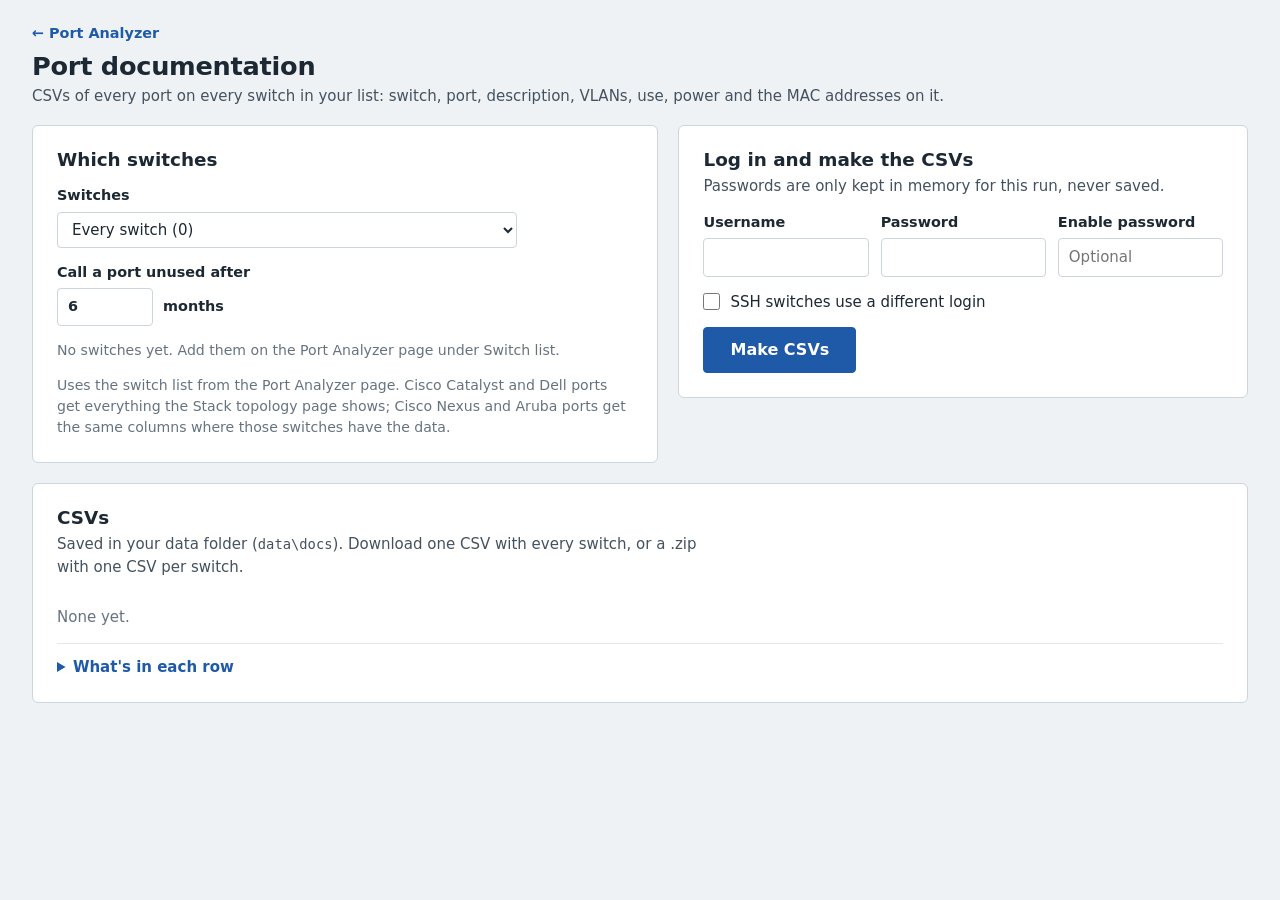
==== templates/docs.html @ a2192533 "Port documentation: CSVs of every port on every switch, with MAC addresses A new page, linked next t" ====
<!doctype html>
<html lang="en">
<head>
  <meta charset="utf-8">
  <meta name="viewport" content="width=device-width, initial-scale=1">
  <title>Port documentation - Port Analyzer</title>
  <link rel="icon" href="data:image/svg+xml,%3Csvg xmlns='http://www.w3.org/2000/svg' viewBox='0 0 32 32'%3E%3Crect x='2' y='6' width='28' height='22' rx='3' fill='%231C2833'/%3E%3Crect x='6' y='12' width='5' height='4' fill='%232E9E4F'/%3E%3Crect x='13' y='12' width='5' height='4' fill='%234A5662'/%3E%3Crect x='20' y='12' width='5' height='4' fill='%234A5662'/%3E%3Crect x='6' y='19' width='5' height='4' fill='%234A5662'/%3E%3Crect x='13' y='19' width='5' height='4' fill='%232E9E4F'/%3E%3Crect x='20' y='19' width='5' height='4' fill='%23D9822B'/%3E%3C/svg%3E">
  <link rel="stylesheet" href="/static/app.css">
  <style>
    .runs { list-style: none; margin: 0; padding: 0; display: grid; gap: 10px; }
    .runs > li { border: 1px solid var(--line-soft); border-radius: 6px; padding: 10px 14px; display: grid; gap: 6px; }
    .runs > li.fresh { border-color: var(--found); box-shadow: inset 3px 0 0 var(--found); }
    .run-head { display: flex; flex-wrap: wrap; gap: 4px 14px; align-items: baseline; }
    .run-head strong { font-size: 1rem; }
    .run-links { display: flex; flex-wrap: wrap; gap: 8px; }
    .run-failed { font-size: 0.85rem; color: var(--danger); margin: 0; padding-left: 18px; }
    .cols { display: grid; grid-template-columns: max-content 1fr; gap: 4px 18px; margin: 10px 0 0; font-size: 0.9rem; }
    .cols dt { font-weight: 600; }
    .cols dd { margin: 0; color: var(--ink-2); }
  </style>
</head>
<body>
  <header class="topbar">
    <a class="link" href="/">&larr; Port Analyzer</a>
    <h1>Port documentation</h1>
    <p>CSVs of every port on every switch in your list: switch, port, description, VLANs, use, power and the MAC addresses on it.</p>
  </header>

  <main>
    <div class="setup">
      <section class="panel" aria-labelledby="whatTitle">
        <div class="panel-head"><h2 id="whatTitle">Which switches</h2></div>
        <label class="field"><span>Switches</span><select id="scope"></select></label>
        <label class="field"><span>Call a port unused after</span>
          <span class="months"><input id="months" type="number" min="0.5" max="120" step="0.5" aria-label="Months"> months</span>
        </label>
        <p class="hint" id="scopeHint"></p>
        <p class="hint">Uses the switch list from the Port Analyzer page. Cisco Catalyst and Dell ports get everything the
          Stack topology page shows; Cisco Nexus and Aruba ports get the same columns where those switches have the data.</p>
      </section>

      <section class="panel" aria-labelledby="runTitle">
        <div class="panel-head">
          <h2 id="runTitle">Log in and make the CSVs</h2>
          <p>Passwords are only kept in memory for this run, never saved.</p>
        </div>
        <div class="login-grid">
          <label class="field"><span>Username</span><input id="user" autocomplete="username"></label>
          <label class="field"><span>Password</span><input id="pass" type="password" autocomplete="current-password"></label>
          <label class="field"><span>Enable password</span><input id="secret" type="password" autocomplete="off" placeholder="Optional"></label>
        </div>
        <label class="check"><input type="checkbox" id="sshDifferent"> <span>SSH switches use a different login</span></label>
        <div class="login-grid" id="sshLogin" hidden>
          <label class="field"><span>SSH username</span><input id="sshUser" autocomplete="off"></label>
          <label class="field"><span>SSH password</span><input id="sshPass" type="password" autocomplete="off"></label>
          <label class="field"><span>SSH enable password</span><input id="sshSecret" type="password" autocomplete="off" placeholder="Optional"></label>
        </div>
        <div class="actions">
          <button class="btn primary big" id="runBtn">Make CSVs</button>
          <button class="btn" id="stopBtn" hidden>Stop</button>
        </div>
        <div class="notice" id="notes" hidden></div>
        <div class="progress" id="progressBox" hidden>
          <div class="progress-line"><span>Reading switches</span><span id="progressCount" class="mono"></span></div>
          <div class="bar"><div class="fill" id="progressFill"></div></div>
        </div>
        <ol class="log mono" id="log" aria-live="polite"></ol>
      </section>
    </div>

    <section class="panel" aria-labelledby="runsTitle">
      <div class="panel-head">
        <h2 id="runsTitle">CSVs</h2>
        <p>Saved in your data folder (<span class="mono">data\docs</span>). Download one CSV with every switch, or a .zip with one CSV per switch.</p>
      </div>
      <ul class="runs" id="runs"></ul>
      <p class="empty" id="runsEmpty">None yet.</p>
      <details class="more">
        <summary>What's in each row</summary>
        <dl class="cols">
          <dt>Switch, Address, Building, Location</dt><dd>The switch's name (from its prompt) and what your switch list says about it.</dd>
          <dt>Member/slot, Port, Interface</dt><dd>Stack member (or chassis slot), the port number on it, and the full port name like Gi2/0/14.</dd>
          <dt>Description</dt><dd>The port's description on the switch.</dd>
          <dt>VLAN, VLAN name</dt><dd>The port's VLAN (on a Dell, its PVID), or Trunk.</dd>
          <dt>Tagged VLANs</dt><dd>Other VLANs on the port: the voice VLAN, or the VLANs a trunk carries ("all" if it isn't limited).</dd>
          <dt>Status, Speed, Duplex</dt><dd>Link up, no link, shut down or err-disabled, and what it linked at.</dd>
          <dt>Result, Last active, Why</dt><dd>Active, Inactive or Unsure for the months you picked, the same way as the Stack topology page.</dd>
          <dt>Issues, Power</dt><dd>Power and slow-connection problems, and what the port powers (Cisco Catalyst and Dell).</dd>
          <dt>MAC addresses</dt><dd>Every MAC address the switch has learned on the port, as 0011.2233.4455. A MAC on a different VLAN (usually the phone on the voice VLAN) says which. Trunk ports just say "Trunk port".</dd>
        </dl>
      </details>
    </section>
  </main>

  <script>
  (function () {
    "use strict";
    var $ = function (s) { return document.querySelector(s); };
    var state = { switches: [], logNext: 0, timer: null, fresh: "" };
    function remember(k, v) { try { localStorage.setItem("pa." + k, v); } catch (e) { /* private window */ } }
    function recall(k) { try { return localStorage.getItem("pa." + k); } catch (e) { return null; } }
    function el(tag, props, text) {
      var e = document.createElement(tag);
      Object.keys(props || {}).forEach(function (k) { e.setAttribute(k, props[k]); });
      if (text !== undefined) e.textContent = text;
      return e;
    }
    function natural(a, b) { return String(a || "").localeCompare(String(b || ""), undefined, { numeric: true }); }
    function plural(n, one, many) { return n + " " + (n === 1 ? one : many); }
    function notice(kind, messages) {
      var box = $("#notes");
      box.textContent = "";
      if (!messages || !messages.length) { box.hidden = true; return; }
      box.className = "notice " + kind;
      messages.forEach(function (m) { box.appendChild(el("p", {}, m)); });
      box.hidden = false;
    }
    async function api(path, body) {
      var opts = body === undefined ? {} : { method: "POST", headers: { "Content-Type": "application/json" }, body: JSON.stringify(body) };
      try {
        var res = await fetch(path, opts);
        var data = await res.json();
        return { ok: res.ok && data.ok !== false, data: data };
      } catch (e) {
        return { ok: false, data: { problems: ["Can't reach the app. Is the RunAnalyzer window still open?"] } };
      }
    }

    // ---- which switches (same choices as the Port Analyzer page) ----
    function inScope() {
      var scope = $("#scope").value;
      if (scope.indexOf("b:") === 0) return state.switches.filter(function (s) { return s.building === scope.slice(2); });
      if (scope.indexOf("s:") === 0) return state.switches.filter(function (s) { return s.address === scope.slice(2); });
      return state.switches;
    }
    function renderScope() {
      var sel = $("#scope"), saved = state.switches;
      sel.textContent = "";
      sel.appendChild(el("option", { value: "" }, "Every switch (" + saved.length + ")"));
      var counts = {};
      saved.forEach(function (s) { if (s.building) counts[s.building] = (counts[s.building] || 0) + 1; });
      var buildings = Object.keys(counts).sort(natural);
      if (buildings.length) {
        var g = el("optgroup", { label: "One building" });
        buildings.forEach(function (b) { g.appendChild(el("option", { value: "b:" + b }, b + " (" + counts[b] + ")")); });
        sel.appendChild(g);
      }
      if (saved.length) {
        var g2 = el("optgroup", { label: "One switch" });
        saved.slice().sort(function (a, b) {
          return natural(a.building, b.building) || natural(a.location, b.location) || natural(a.address, b.address);
        }).forEach(function (s) {
          g2.appendChild(el("option", { value: "s:" + s.address },
            (s.building ? s.building + ": " : "") + (s.location ? s.location + " (" + s.address + ")" : s.address)));
        });
        sel.appendChild(g2);
      }
      var last = recall("docsScope") || "";
      sel.value = Array.prototype.some.call(sel.options, function (o) { return o.value === last; }) ? last : "";
      hint();
    }
    function hint() {
      var chosen = inScope(), kinds = {};
      chosen.forEach(function (s) { kinds[s.type] = (kinds[s.type] || 0) + 1; });
      var NAMES = { cisco_ios: "Cisco Catalyst", dell_powerconnect: "Dell", cisco_nxos: "Cisco Nexus", aruba_mas: "Aruba" };
      var parts = Object.keys(kinds).map(function (k) { return kinds[k] + " " + (NAMES[k] || k); });
      $("#scopeHint").textContent = state.switches.length
        ? plural(chosen.length, "switch", "switches") + (parts.length ? ": " + parts.join(", ") : "") + "."
        : "No switches yet. Add them on the Port Analyzer page under Switch list.";
    }

    // ---- earlier runs ----
    async function loadRuns() {
      var runs = (await api("/api/docs/runs")).data.runs || [];
      var list = $("#runs");
      list.textContent = "";
      $("#runsEmpty").hidden = runs.length > 0;
      runs.forEach(function (r) {
        var li = el("li", { "class": r.run === state.fresh ? "fresh" : "" });
        var head = el("div", { "class": "run-head" });
        head.appendChild(el("strong", {}, r.created));
        head.appendChild(el("span", { "class": "hint" }, r.scope + " · " + plural(r.switches, "switch", "switches") +
          ", " + plural(r.ports, "port", "ports") + " · unused after " + r.months + " months"));
        li.appendChild(head);
        var links = el("div", { "class": "run-links" });
        links.appendChild(el("a", { "class": "btn primary", href: "/port-docs/download/" + r.run + "/all" }, "One CSV, every switch"));
        if (r.files && r.files.length) {
          links.appendChild(el("a", { "class": "btn", href: "/port-docs/download/" + r.run + "/zip" },
            "One CSV per switch (.zip, " + r.files.length + ")"));
        }
        li.appendChild(links);
        if (r.failed && r.failed.length) {
          var ul = el("ul", { "class": "run-failed" });
          r.failed.forEach(function (f) {
            ul.appendChild(el("li", {}, "Not included: " + (f.name !== f.address ? f.name + " (" + f.address + ")" : f.address) +
              ". " + f.problem));
          });
          li.appendChild(ul);
        }
        list.appendChild(li);
      });
    }

    // ---- running ----
    function setRunning(running) {
      $("#runBtn").disabled = running;
      $("#runBtn").textContent = running ? "Reading switches…" : "Make CSVs";
      $("#stopBtn").hidden = !running;
      $("#stopBtn").disabled = false;
      $("#progressBox").hidden = !running;
    }
    async function poll() {
      clearTimeout(state.timer);
      var data = (await api("/api/docs/job?since=" + state.logNext)).data;
      if (!data || !data.state) { state.timer = setTimeout(poll, 2000); return; }
      var log = $("#log");
      var atBottom = log.scrollHeight - log.scrollTop - log.clientHeight < 30;
      data.lines.forEach(function (line) {
        var li = el("li", { "class": line.level });
        li.appendChild(el("time", {}, line.t));
        li.appendChild(el("span", {}, line.msg));
        log.appendChild(li);
      });
      if (atBottom) log.scrollTop = log.scrollHeight;
      state.logNext = data.next;
      var p = data.progress;
      $("#progressCount").textContent = p.total ? p.done + " of " + p.total : "";
      $("#progressFill").style.width = p.total ? Math.round(100 * p.done / p.total) + "%" : "0";
      if (data.state === "running") { setRunning(true); state.timer = setTimeout(poll, 1000); return; }
      setRunning(false);
      if (data.state === "done" && data.report_file) {
        state.fresh = data.report_file;
        await loadRuns();
      }
    }
    async function start() {
      remember("user", $("#user").value);
      remember("sshUser", $("#sshUser").value);
      remember("docsScope", $("#scope").value);
      var body = {
        scope: $("#scope").value, months: $("#months").value,
        username: $("#user").value, password: $("#pass").value, secret: $("#secret").value,
        ssh_different: $("#sshDifferent").checked,
        ssh_username: $("#sshUser").value, ssh_password: $("#sshPass").value, ssh_secret: $("#sshSecret").value
      };
      var r = await api("/api/docs/run", body);
      if (!r.ok) { notice("error", r.data.problems || ["Couldn't start."]); return; }
      notice("", []);
      $("#log").textContent = "";
      state.logNext = 0;
      setRunning(true);
      poll();
    }

    async function init() {
      var data = (await api("/api/state")).data;
      state.switches = data.switches || [];
      $("#months").value = (data.settings && data.settings.months) || 6;
      $("#user").value = recall("user") || "";
      $("#sshUser").value = recall("sshUser") || "";
      $("#sshDifferent").checked = recall("sshDifferent") === "1";
      $("#sshLogin").hidden = !$("#sshDifferent").checked;
      renderScope();
      await loadRuns();
      var job = (await api("/api/docs/job?since=0")).data;
      if (job && job.state === "running") { state.logNext = 0; poll(); }     // a run started before a reload
    }

    $("#scope").addEventListener("change", hint);
    $("#sshDifferent").addEventListener("change", function () {
      $("#sshLogin").hidden = !$("#sshDifferent").checked;
      remember("sshDifferent", $("#sshDifferent").checked ? "1" : "0");
    });
    $("#runBtn").addEventListener("click", start);
    $("#stopBtn").addEventListener("click", function () { $("#stopBtn").disabled = true; api("/api/docs/stop", {}); });
    $("#pass").addEventListener("keydown", function (e) { if (e.key === "Enter") start(); });
    init();
  })();
  </script>
</body>
</html>
---- static/app.css ----
/* Port Analyzer (same look as Switch Port Finder)
   Palette: rack-panel ink on pale steel; Cat6 blue for actions;
   port lights: green in use, dark unused, amber can't tell. */
:root {
  --ink: #1C2833;
  --ink-2: #44525F;
  --ink-3: #66737F;
  --bg: #EEF2F5;
  --surface: #FFFFFF;
  --sunken: #F5F7F9;
  --line: #CDD5DD;
  --line-soft: #E2E7EC;
  --action: #1E5AA8;
  --action-hover: #174A8C;
  --action-ink: #FFFFFF;
  --focus: #1E5AA8;
  --danger: #B42318;
  --danger-bg: #FDECEA;
  --warn-bg: #FFF4E0;
  --ok-bg: #E8F5EC;

  --found: #2E9E4F;
  --check: #D9822B;
  --uplink: #E3B505;
  --off: #8A96A3;
  --skip: #B4BEC8;

  --chassis: #2A343E;
  --chassis-edge: #3A4652;
  --jack: #0E1419;

  --sans: "Segoe UI", "Segoe UI Variable Text", system-ui, -apple-system, "Helvetica Neue", Arial, sans-serif;
  --mono: "Cascadia Mono", "Cascadia Code", Consolas, "SFMono-Regular", Menlo, monospace;
  --radius: 6px;
}

@media (prefers-color-scheme: dark) {
  :root {
    --ink: #E3E9EE;
    --ink-2: #B3BEC8;
    --ink-3: #8E9AA5;
    --bg: #141A20;
    --surface: #1C242C;
    --sunken: #182027;
    --line: #34414D;
    --line-soft: #2A3540;
    --action: #4A8FE0;
    --action-hover: #6AA4E8;
    --action-ink: #0C1218;
    --focus: #7DB2F0;
    --danger: #F2877C;
    --danger-bg: #3A1F1C;
    --warn-bg: #3A2E18;
    --ok-bg: #19301F;
    --found: #3FBF63;
    --check: #F0954A;
    --uplink: #F2CB2E;
    --off: #6B7783;
    --skip: #4C5864;
    --chassis: #0F1419;
    --chassis-edge: #26313B;
    --jack: #000000;
  }
}

* { box-sizing: border-box; }
html { -webkit-text-size-adjust: 100%; }
body {
  margin: 0;
  background: var(--bg);
  color: var(--ink);
  font: 15px/1.5 var(--sans);
}
h1, h2, h3 { margin: 0; line-height: 1.25; }
p { margin: 0; }
.mono { font-family: var(--mono); font-size: 0.92em; }
.sr { position: absolute; width: 1px; height: 1px; overflow: hidden; clip: rect(0 0 0 0); }
[hidden] { display: none !important; }
:focus-visible { outline: 2px solid var(--focus); outline-offset: 2px; }

/* ---------- page frame ---------- */
.topbar, main { max-width: 1280px; margin: 0 auto; padding-left: 32px; padding-right: 32px; }
.topbar { padding-top: 22px; padding-bottom: 18px; }
.topbar h1 { font-size: 1.6rem; font-weight: 600; letter-spacing: -0.01em; }
.topbar p { color: var(--ink-2); margin-top: 2px; }
main { padding-bottom: 64px; display: grid; grid-template-columns: minmax(0, 1fr); gap: 20px; }

.setup { display: grid; grid-template-columns: minmax(0, 1.1fr) minmax(0, 1fr); gap: 20px; align-items: start; }

/* ---------- panels ---------- */
.panel {
  background: var(--surface);
  border: 1px solid var(--line);
  border-radius: var(--radius);
  padding: 22px 24px 24px;
  display: grid;
  grid-template-columns: minmax(0, 1fr);
  gap: 14px;
}
.panel h2 { font-size: 1.15rem; font-weight: 600; }
.panel-head p { color: var(--ink-2); margin-top: 4px; max-width: 70ch; }

.field { display: grid; gap: 5px; min-width: 0; }
.field > span { font-weight: 600; font-size: 0.9rem; }
.field em { font-style: normal; font-weight: 400; color: var(--ink-3); }
.field small { color: var(--ink-3); font-size: 0.83rem; }
.field.compact > span { font-size: 0.82rem; color: var(--ink-2); }
input, select, textarea {
  font: inherit;
  color: var(--ink);
  background: var(--surface);
  border: 1px solid var(--line);
  border-radius: 4px;
  padding: 7px 10px;
  width: 100%;
  min-width: 0;
}
textarea { resize: vertical; line-height: 1.45; }
#macsText { font-size: 0.86rem; white-space: pre; min-height: 210px; }
input:focus, select:focus, textarea:focus { outline: 2px solid var(--focus); outline-offset: -1px; border-color: transparent; }
.check { display: flex; gap: 10px; align-items: center; cursor: pointer; width: max-content; max-width: 100%; }
.check input { width: 17px; height: 17px; margin: 0; accent-color: var(--action); flex: none; }

.grid-4 { display: grid; grid-template-columns: repeat(4, minmax(0, 1fr)); gap: 14px; margin: 12px 0; }
.login-grid { display: grid; grid-template-columns: repeat(3, minmax(0, 1fr)); gap: 12px; }

.actions { display: flex; flex-wrap: wrap; gap: 10px; align-items: center; }
.btn {
  font: inherit;
  font-weight: 600;
  font-size: 0.92rem;
  color: var(--ink);
  background: var(--surface);
  border: 1px solid var(--line);
  border-radius: 4px;
  padding: 7px 14px;
  cursor: pointer;
  text-decoration: none;
  display: inline-flex;
  align-items: center;
  gap: 6px;
  white-space: nowrap;
}
.btn:hover { border-color: var(--ink-3); }
.btn.primary { background: var(--action); border-color: var(--action); color: var(--action-ink); }
.btn.primary:hover { background: var(--action-hover); border-color: var(--action-hover); }
.btn.big { padding: 10px 26px; font-size: 1rem; }
.btn:disabled { opacity: 0.55; cursor: not-allowed; }
.btn.small { padding: 3px 10px; font-size: 0.83rem; font-weight: 500; }
.btn.quiet { border-color: transparent; background: transparent; color: var(--ink-2); }
.btn.quiet:hover { color: var(--danger); }
.link { font: inherit; background: none; border: none; padding: 0; color: var(--action); cursor: pointer; font-weight: 600; }
.link:hover { text-decoration: underline; }
.hint { color: var(--ink-3); font-size: 0.88rem; }

.notice {
  border-radius: 4px;
  padding: 10px 14px;
  background: var(--sunken);
  border-left: 3px solid var(--ink-3);
}
.notice.error { background: var(--danger-bg); border-left-color: var(--danger); }
.notice.warn { background: var(--warn-bg); border-left-color: var(--check); }
.notice.ok { background: var(--ok-bg); border-left-color: var(--found); }
.notice ul { margin: 0; padding-left: 18px; }

details.more { border-top: 1px solid var(--line-soft); padding-top: 12px; }
details.more summary { cursor: pointer; color: var(--action); font-weight: 600; width: max-content; }
details.more > p { margin-top: 10px; color: var(--ink-2); }
dl.types { display: grid; grid-template-columns: max-content 1fr; gap: 6px 18px; margin: 10px 0 0; }
dl.types dt { font-weight: 600; }
dl.types dd { margin: 0; color: var(--ink-2); }

.empty { color: var(--ink-3); }

/* ---------- run ---------- */
.run-actions { margin-top: 2px; }
.progress { display: grid; gap: 6px; }
.progress-line { display: flex; justify-content: space-between; font-size: 0.9rem; color: var(--ink-2); }
.bar { height: 6px; background: var(--line-soft); border-radius: 3px; overflow: hidden; }
.fill { height: 100%; width: 0; background: var(--action); transition: width 0.3s ease; }
.log {
  list-style: none;
  margin: 0;
  padding: 10px 14px;
  background: var(--sunken);
  border: 1px solid var(--line-soft);
  border-radius: 4px;
  max-height: 240px;
  overflow-y: auto;
  font-size: 0.8rem;
  line-height: 1.6;
}
.log:empty { display: none; }
.log li { display: grid; grid-template-columns: 66px 1fr; gap: 8px; }
.log time { color: var(--ink-3); }
.log .warn { color: var(--check); }
.log .error { color: var(--danger); }
.log .done { color: var(--found); font-weight: 600; }

/* ---------- switches ---------- */
.switches-head { display: flex; justify-content: space-between; align-items: center; gap: 16px; }
.switches-head .hint { margin-top: 2px; font-size: 0.92rem; color: var(--ink-2); }
#switchEditor { display: grid; grid-template-columns: minmax(0, 1fr); gap: 14px; }
.editor-intro { color: var(--ink-2); max-width: 80ch; }

/* ---------- tables ---------- */
.table-wrap { overflow-x: auto; border: 1px solid var(--line-soft); border-radius: 4px; }
table { border-collapse: collapse; width: 100%; font-size: 0.9rem; }
th, td { text-align: left; padding: 7px 10px; border-bottom: 1px solid var(--line-soft); vertical-align: middle; }
th { font-weight: 600; color: var(--ink-2); background: var(--sunken); white-space: nowrap; }
tbody tr:last-child td { border-bottom: none; }

.switch-wrap { max-height: 520px; overflow-y: auto; }
.switch-wrap thead th { position: sticky; top: 0; z-index: 1; }
.switch-find { width: 220px; margin-left: auto; }
.switch-table td { padding: 5px 6px; }
.switch-table td:first-child { width: 16%; }
.switch-table td:nth-child(2) { width: 26%; }
.switch-table td:nth-child(3) { width: 10%; }
.switch-table td:nth-child(4) { width: 14%; }
.scope-field select { max-width: 360px; }
.switch-table input, .switch-table select { padding: 5px 8px; }
.switch-table .row-actions { white-space: nowrap; text-align: right; }
.switch-table .test-result { font-size: 0.83rem; padding: 0 6px 6px; }
.test-result.ok { color: var(--found); }
.test-result.error { color: var(--danger); }

/* ---------- results ---------- */
.results { margin-top: 12px; display: grid; grid-template-columns: minmax(0, 1fr); gap: 16px; }
#resultsBody { display: grid; grid-template-columns: minmax(0, 1fr); gap: 16px; }
.results-head { display: flex; justify-content: space-between; align-items: flex-end; gap: 16px; }
.results-head h2 { font-size: 1.35rem; font-weight: 600; }
.empty-big {
  border: 1.5px dashed var(--line);
  border-radius: var(--radius);
  padding: 28px;
  color: var(--ink-2);
  text-align: center;
}

.filters {
  display: grid;
  gap: 12px;
  background: var(--surface);
  border: 1px solid var(--line);
  border-radius: var(--radius);
  padding: 14px 16px;
}
.chips { display: flex; flex-wrap: wrap; gap: 6px; }
.chip {
  font: inherit;
  font-size: 0.88rem;
  display: inline-flex;
  align-items: center;
  gap: 7px;
  padding: 4px 12px;
  border-radius: 999px;
  border: 1px solid var(--line);
  background: var(--surface);
  color: var(--ink-2);
  cursor: pointer;
}
.chip b { color: var(--ink); font-weight: 600; font-variant-numeric: tabular-nums; }
.chip[aria-pressed="true"] { border-color: var(--action); color: var(--ink); box-shadow: inset 0 0 0 1px var(--action); background: color-mix(in srgb, var(--action) 8%, var(--surface)); }
.filter-row { display: grid; grid-template-columns: minmax(0, 1fr) minmax(0, 0.7fr) minmax(0, 1.6fr); gap: 12px; }
.filter-status { font-size: 0.88rem; color: var(--ink-2); display: flex; gap: 12px; align-items: baseline; }

.dot { width: 9px; height: 9px; border-radius: 50%; flex: none; }
.dot[data-r="FOUND"] { background: var(--found); }
.dot[data-r="CHECK"] { background: var(--check); }
.dot[data-r="UPLINK ONLY"] { background: var(--uplink); }
.dot[data-r="NOT FOUND"] { background: transparent; border: 1.5px solid var(--off); }
.dot[data-r="SKIPPED"] { background: transparent; border: 1.5px dashed var(--skip); }

.results-table td { white-space: nowrap; }
.results-table th[data-sort] { cursor: pointer; user-select: none; }
.results-table th[data-sort]:hover { color: var(--ink); }
.results-table th[aria-sort="ascending"]::after { content: " \25B4"; }
.results-table th[aria-sort="descending"]::after { content: " \25BE"; }
.results-table td.note { color: var(--ink-2); font-size: 0.85rem; white-space: normal; min-width: 240px; line-height: 1.4; }
.results-table td.switch-cell small { display: block; color: var(--ink-3); font-size: 0.8rem; }
.results-table tr.flash td { background: color-mix(in srgb, var(--action) 14%, transparent); }
.result-cell { display: inline-flex; align-items: center; gap: 7px; white-space: nowrap; font-weight: 600; font-size: 0.85rem; }
.result-cell[data-r="NOT FOUND"], .result-cell[data-r="SKIPPED"] { font-weight: 500; color: var(--ink-2); }

/* ---------- small screens ---------- */
@media (max-width: 1000px) {
  .setup { grid-template-columns: minmax(0, 1fr); }
}
@media (max-width: 760px) {
  .topbar, main { padding-left: 16px; padding-right: 16px; }
  .panel { padding: 18px; }
  .grid-4, .login-grid, .filter-row { grid-template-columns: minmax(0, 1fr); }
  .unit { flex-direction: column; align-items: flex-start; }
  .switches-head { flex-wrap: wrap; }
  .switch-find { width: 100%; margin-left: 0; }
}

@media (prefers-reduced-motion: reduce) {
  .fill { transition: none; }
}

/* ---------- analyzer additions ---------- */
.grid-3 { display: grid; grid-template-columns: repeat(3, minmax(0, 1fr)); gap: 14px; margin: 12px 0; }
.months { display: flex; align-items: center; gap: 10px; font-weight: 400; }
.months input { width: 96px; }
#scope { max-width: 460px; }

.dot[data-r="INACTIVE"] { background: transparent; border: 1.5px solid var(--ink-3); border-radius: 2px; }
.dot[data-r="UNSURE"] { background: var(--check); }
.dot[data-r="ACTIVE"] { background: var(--found); }
.result-cell[data-r="ACTIVE"] { font-weight: 500; color: var(--ink-2); }
.status-disabled { color: var(--danger); }

/* The wall: one small chassis per switch, one light per port */
:root { --led-off: #3A4550; }
.wall { display: grid; grid-template-columns: repeat(auto-fill, minmax(258px, 1fr)); gap: 10px; }
.tile {
  all: unset;
  box-sizing: border-box;
  display: grid;
  gap: 7px;
  align-content: start;
  background: var(--chassis);
  border: 1px solid var(--chassis-edge);
  border-radius: 5px;
  padding: 9px 11px 11px;
  cursor: pointer;
  color: #C9D2DA;
  min-width: 0;
}
.tile:hover { border-color: #5B6B7A; }
.tile[aria-pressed="true"] { outline: 2px solid #7DB2F0; outline-offset: 1px; }
.tile:focus-visible { outline: 2px solid #7DB2F0; outline-offset: 2px; }
.tile-top { display: flex; justify-content: space-between; align-items: baseline; gap: 8px; min-width: 0; }
.tile-name { color: #FFFFFF; font-weight: 600; font-size: 0.86rem; white-space: nowrap; overflow: hidden; text-overflow: ellipsis; }
.tile-count { font-size: 0.78rem; white-space: nowrap; font-variant-numeric: tabular-nums; }
.tile-count b { color: #FFFFFF; font-weight: 600; }
.tile-where { font-size: 0.74rem; white-space: nowrap; overflow: hidden; text-overflow: ellipsis; margin-top: -5px; }
.bands { display: grid; gap: 5px; }
.band { display: grid; grid-template-rows: 7px 7px; grid-auto-flow: column; grid-auto-columns: 7px; gap: 2px; }
.led { width: 7px; height: 7px; border-radius: 1.5px; box-sizing: border-box; background: transparent;
  border: 1.5px solid #9AA6B2; }
.led[data-r="ACTIVE"] { background: var(--found); border-color: var(--found); }
.led[data-r="UNSURE"] { background: var(--check); border-color: var(--check); }
.led.dim { opacity: 0.15; }
.tile-problem { font-size: 0.8rem; color: #F2A99F; line-height: 1.35; }
.tile.failed { background: #3A2724; border-color: #5A3A34; }
.tile.dimmed { opacity: 0.45; }

@media (max-width: 760px) {
  .grid-3 { grid-template-columns: minmax(0, 1fr); }
}

/* ---------- stack topology ---------- */
.topbar-row { display: flex; justify-content: space-between; align-items: center; gap: 16px; }
.topbar-links { display: flex; gap: 8px; flex-wrap: wrap; }
a.link { text-decoration: none; }
a.link:hover { text-decoration: underline; }
.topbar > a.link { display: inline-block; margin-bottom: 6px; font-size: 0.9rem; }
.recent { list-style: none; margin: 0; padding: 0; display: grid; gap: 4px; }
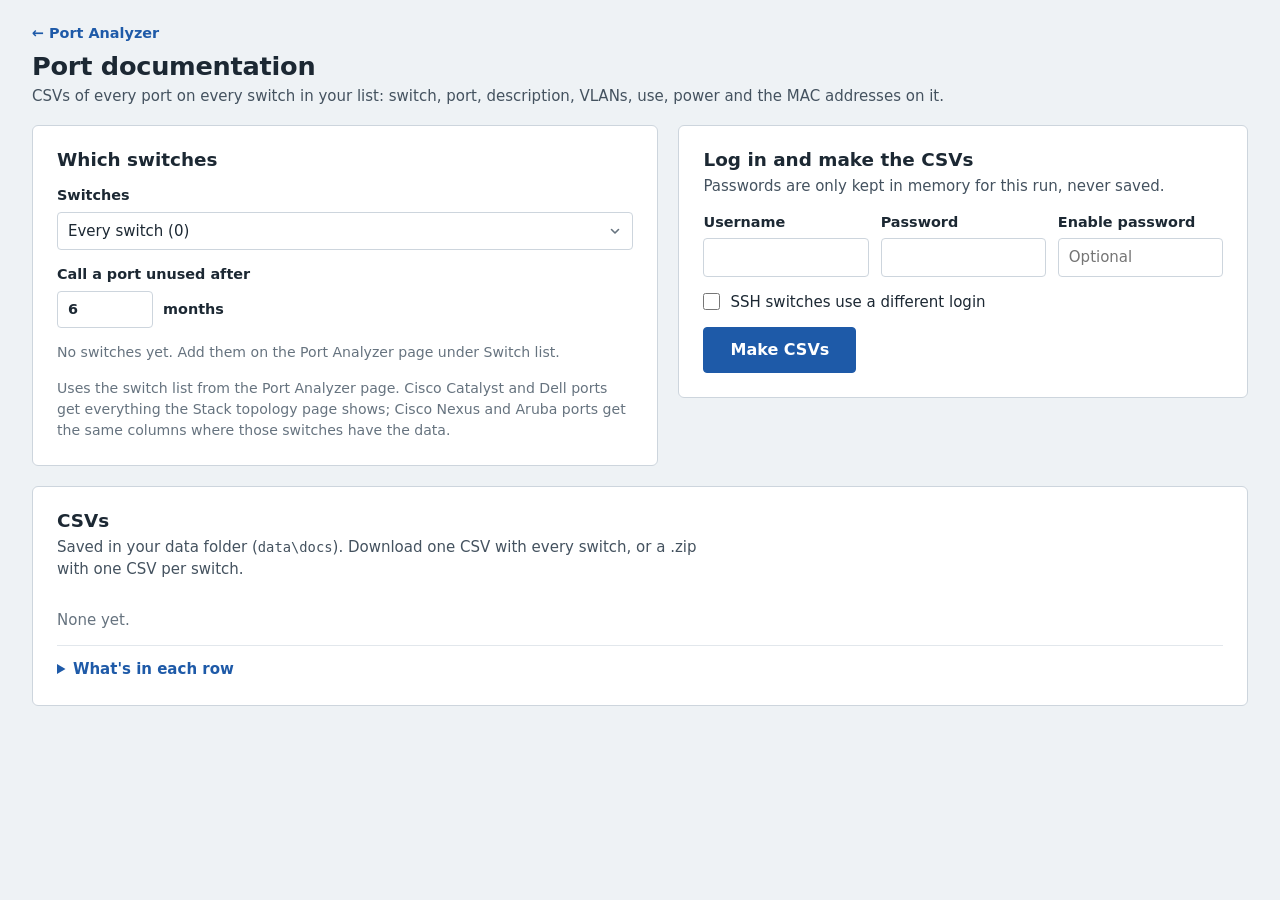
==== commit 1285be73: "Switch list: add a Name column, and type to find a switch everywhere Each switch on the list can now" ====
--- a/templates/docs.html
+++ b/templates/docs.html
@@ -6,6 +6,7 @@
   <title>Port documentation - Port Analyzer</title>
   <link rel="icon" href="data:image/svg+xml,%3Csvg xmlns='http://www.w3.org/2000/svg' viewBox='0 0 32 32'%3E%3Crect x='2' y='6' width='28' height='22' rx='3' fill='%231C2833'/%3E%3Crect x='6' y='12' width='5' height='4' fill='%232E9E4F'/%3E%3Crect x='13' y='12' width='5' height='4' fill='%234A5662'/%3E%3Crect x='20' y='12' width='5' height='4' fill='%234A5662'/%3E%3Crect x='6' y='19' width='5' height='4' fill='%234A5662'/%3E%3Crect x='13' y='19' width='5' height='4' fill='%232E9E4F'/%3E%3Crect x='20' y='19' width='5' height='4' fill='%23D9822B'/%3E%3C/svg%3E">
   <link rel="stylesheet" href="/static/app.css">
+  <script src="/static/picker.js"></script>
   <style>
     .runs { list-style: none; margin: 0; padding: 0; display: grid; gap: 10px; }
     .runs > li { border: 1px solid var(--line-soft); border-radius: 6px; padding: 10px 14px; display: grid; gap: 6px; }
@@ -86,7 +87,7 @@
           <dt>Status, Speed, Duplex</dt><dd>Link up, no link, shut down or err-disabled, and what it linked at.</dd>
           <dt>Result, Last active, Why</dt><dd>Active, Inactive or Unsure for the months you picked, the same way as the Stack topology page.</dd>
           <dt>Issues, Power</dt><dd>Power and slow-connection problems, and what the port powers (Cisco Catalyst and Dell).</dd>
-          <dt>MAC addresses</dt><dd>Every MAC address the switch has learned on the port, as 0011.2233.4455. A MAC on a different VLAN (usually the phone on the voice VLAN) says which. Trunk ports just say "Trunk port".</dd>
+          <dt>MAC addresses, MAC count</dt><dd>Every MAC address the switch has learned on the port, as 0011.2233.4455, and how many there are. Trunk ports just say "Trunk port", with no count.</dd>
         </dl>
       </details>
     </section>
@@ -105,7 +106,6 @@
       if (text !== undefined) e.textContent = text;
       return e;
     }
-    function natural(a, b) { return String(a || "").localeCompare(String(b || ""), undefined, { numeric: true }); }
     function plural(n, one, many) { return n + " " + (n === 1 ? one : many); }
     function notice(kind, messages) {
       var box = $("#notes");
@@ -133,30 +133,8 @@
       if (scope.indexOf("s:") === 0) return state.switches.filter(function (s) { return s.address === scope.slice(2); });
       return state.switches;
     }
-    function renderScope() {
-      var sel = $("#scope"), saved = state.switches;
-      sel.textContent = "";
-      sel.appendChild(el("option", { value: "" }, "Every switch (" + saved.length + ")"));
-      var counts = {};
-      saved.forEach(function (s) { if (s.building) counts[s.building] = (counts[s.building] || 0) + 1; });
-      var buildings = Object.keys(counts).sort(natural);
-      if (buildings.length) {
-        var g = el("optgroup", { label: "One building" });
-        buildings.forEach(function (b) { g.appendChild(el("option", { value: "b:" + b }, b + " (" + counts[b] + ")")); });
-        sel.appendChild(g);
-      }
-      if (saved.length) {
-        var g2 = el("optgroup", { label: "One switch" });
-        saved.slice().sort(function (a, b) {
-          return natural(a.building, b.building) || natural(a.location, b.location) || natural(a.address, b.address);
-        }).forEach(function (s) {
-          g2.appendChild(el("option", { value: "s:" + s.address },
-            (s.building ? s.building + ": " : "") + (s.location ? s.location + " (" + s.address + ")" : s.address)));
-        });
-        sel.appendChild(g2);
-      }
-      var last = recall("docsScope") || "";
-      sel.value = Array.prototype.some.call(sel.options, function (o) { return o.value === last; }) ? last : "";
+    function renderScope() {          // type a name or address to find a switch (static/picker.js)
+      SwitchPicker.fillScope($("#scope"), state.switches, { types: state.types, value: recall("docsScope") || "" });
       hint();
     }
     function hint() {
@@ -255,11 +233,13 @@
     async function init() {
       var data = (await api("/api/state")).data;
       state.switches = data.switches || [];
+      state.types = data.types || {};
       $("#months").value = (data.settings && data.settings.months) || 6;
       $("#user").value = recall("user") || "";
       $("#sshUser").value = recall("sshUser") || "";
       $("#sshDifferent").checked = recall("sshDifferent") === "1";
       $("#sshLogin").hidden = !$("#sshDifferent").checked;
+      SwitchPicker.attach($("#scope"));
       renderScope();
       await loadRuns();
       var job = (await api("/api/docs/job?since=0")).data;
--- a/static/app.css
+++ b/static/app.css
@@ -213,13 +213,42 @@
 
 .switch-wrap { max-height: 520px; overflow-y: auto; }
 .switch-wrap thead th { position: sticky; top: 0; z-index: 1; }
-.switch-find { width: 220px; margin-left: auto; }
+.switch-find { width: 260px; margin-left: auto; }
 .switch-table td { padding: 5px 6px; }
-.switch-table td:first-child { width: 16%; }
-.switch-table td:nth-child(2) { width: 26%; }
-.switch-table td:nth-child(3) { width: 10%; }
-.switch-table td:nth-child(4) { width: 14%; }
+.switch-table td:first-child { width: 14%; }
+.switch-table td:nth-child(2) { width: 13%; }
+.switch-table td:nth-child(3) { width: 23%; }
+.switch-table td:nth-child(4) { width: 9%; }
+.switch-table td:nth-child(5) { width: 12%; }
 .scope-field select { max-width: 360px; }
+
+/* Type-to-find switch picker (static/picker.js) */
+.picker { position: relative; min-width: 0; }
+.picker-input {
+  padding-right: 32px;
+  background-image: url("data:image/svg+xml,%3Csvg xmlns='http://www.w3.org/2000/svg' width='12' height='12' viewBox='0 0 12 12'%3E%3Cpath d='M2.5 4.5 6 8l3.5-3.5' fill='none' stroke='%2366737F' stroke-width='1.6' stroke-linecap='round' stroke-linejoin='round'/%3E%3C/svg%3E");
+  background-repeat: no-repeat;
+  background-position: right 11px center;
+  text-overflow: ellipsis;
+}
+.picker-list {
+  position: absolute; z-index: 30; top: calc(100% + 4px); left: 0;
+  min-width: 100%; width: max-content; max-width: min(560px, 92vw); max-height: 340px; overflow-y: auto;
+  background: var(--surface); border: 1px solid var(--line); border-radius: var(--radius);
+  box-shadow: 0 10px 28px rgba(10, 20, 30, 0.18); padding: 4px 0;
+}
+.picker-group {
+  padding: 9px 12px 3px; font-size: 0.74rem; font-weight: 600; letter-spacing: 0.04em;
+  text-transform: uppercase; color: var(--ink-3);
+}
+.picker-opt { padding: 6px 12px 6px 14px; cursor: pointer; line-height: 1.3; }
+.picker-opt.active { background: var(--sunken); background: color-mix(in srgb, var(--action) 11%, var(--surface));
+  box-shadow: inset 3px 0 0 var(--action); }
+.picker-opt[aria-selected="true"] .picker-main { font-weight: 600; }
+.picker-main { display: block; }
+.picker-main b, .picker-sub b { font-weight: 700; color: var(--action); }
+.picker-sub { display: block; font-size: 0.8rem; color: var(--ink-3); }
+.picker-note { padding: 8px 12px; color: var(--ink-3); font-size: 0.85rem; }
 .switch-table input, .switch-table select { padding: 5px 8px; }
 .switch-table .row-actions { white-space: nowrap; text-align: right; }
 .switch-table .test-result { font-size: 0.83rem; padding: 0 6px 6px; }
